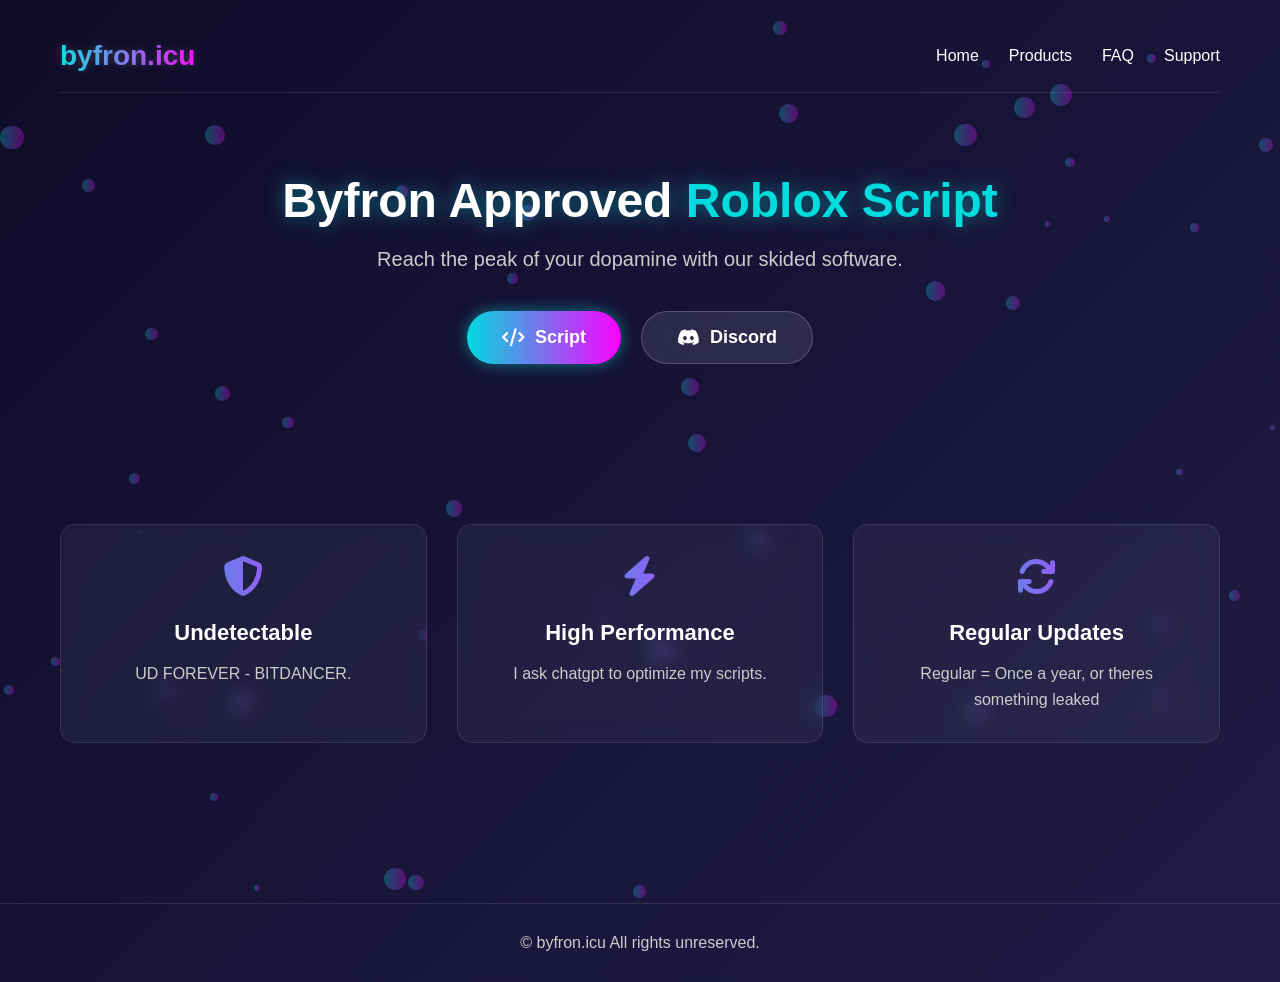
==== main.html @ 9cd7da37 "Add files via upload" ====
<!DOCTYPE html>
<html lang="en">
<head>
    <meta charset="UTF-8">
    <meta name="viewport" content="width=device-width, initial-scale=1.0">
    <title>Byfron.icu | Best Roblox Cheat</title>
    <link rel="stylesheet" href="https://cdnjs.cloudflare.com/ajax/libs/font-awesome/6.4.0/css/all.min.css">
    <style>
        * {
            margin: 0;
            padding: 0;
            box-sizing: border-box;
            font-family: 'Segoe UI', Tahoma, Geneva, Verdana, sans-serif;
        }
        
        body {
            background: linear-gradient(135deg, #0f0c29, #302b63, #24243e);
            color: #fff;
            min-height: 100vh;
            overflow-x: hidden;
            background-size: 400% 400%;
            animation: gradientBG 15s ease infinite;
        }
        
        @keyframes gradientBG {
            0% { background-position: 0% 50%; }
            50% { background-position: 100% 50%; }
            100% { background-position: 0% 50%; }
        }
        
        .container {
            max-width: 1200px;
            margin: 0 auto;
            padding: 20px;
        }
        
        header {
            display: flex;
            justify-content: space-between;
            align-items: center;
            padding: 20px 0;
            border-bottom: 1px solid rgba(255, 255, 255, 0.1);
        }
        
        .logo {
            font-size: 28px;
            font-weight: 700;
            background: linear-gradient(90deg, #00dbde, #fc00ff);
            -webkit-background-clip: text;
            -webkit-text-fill-color: transparent;
            text-shadow: 0 0 10px rgba(255, 255, 255, 0.2);
        }
        
        .nav-links {
            display: flex;
            gap: 30px;
        }
        
        .nav-links a {
            color: #fff;
            text-decoration: none;
            font-weight: 500;
            transition: all 0.3s ease;
        }
        
        .nav-links a:hover {
            color: #00dbde;
        }
        
        .hero {
            text-align: center;
            padding: 80px 0;
        }
        
        .hero h1 {
            font-size: 48px;
            margin-bottom: 20px;
            text-shadow: 0 0 20px rgba(0, 219, 222, 0.5);
        }
        
        .hero p {
            font-size: 20px;
            max-width: 700px;
            margin: 0 auto 40px;
            color: #ccc;
        }
        
        .buttons {
            display: flex;
            justify-content: center;
            gap: 20px;
            margin-top: 40px;
        }
        
        .btn {
            padding: 15px 35px;
            border-radius: 50px;
            font-size: 18px;
            font-weight: 600;
            text-decoration: none;
            transition: all 0.3s ease;
            display: flex;
            align-items: center;
            gap: 10px;
        }
        
        .btn-primary {
            background: linear-gradient(90deg, #00dbde, #fc00ff);
            color: white;
            box-shadow: 0 0 15px rgba(0, 219, 222, 0.5);
        }
        
        .btn-primary:hover {
            transform: translateY(-3px);
            box-shadow: 0 0 25px rgba(0, 219, 222, 0.8);
        }
        
        .btn-secondary {
            background: rgba(255, 255, 255, 0.1);
            backdrop-filter: blur(10px);
            color: white;
            border: 1px solid rgba(255, 255, 255, 0.2);
        }
        
        .btn-secondary:hover {
            background: rgba(255, 255, 255, 0.2);
            transform: translateY(-3px);
        }
        
        .features {
            display: grid;
            grid-template-columns: repeat(auto-fit, minmax(300px, 1fr));
            gap: 30px;
            margin: 80px 0;
        }
        
        .feature-card {
            background: rgba(255, 255, 255, 0.05);
            backdrop-filter: blur(10px);
            border-radius: 15px;
            padding: 30px;
            text-align: center;
            transition: all 0.3s ease;
            border: 1px solid rgba(255, 255, 255, 0.1);
        }
        
        .feature-card:hover {
            transform: translateY(-10px);
            box-shadow: 0 10px 20px rgba(0, 0, 0, 0.2);
        }
        
        .feature-icon {
            font-size: 40px;
            margin-bottom: 20px;
            background: linear-gradient(90deg, #00dbde, #fc00ff);
            -webkit-background-clip: text;
            -webkit-text-fill-color: transparent;
        }
        
        .feature-card h3 {
            font-size: 22px;
            margin-bottom: 15px;
        }
        
        .feature-card p {
            color: #ccc;
            line-height: 1.6;
        }
        
        .particles {
            position: fixed;
            top: 0;
            left: 0;
            width: 100%;
            height: 100%;
            z-index: -1;
            overflow: hidden;
        }
        
        .particle {
            position: absolute;
            border-radius: 50%;
            background: linear-gradient(90deg, #00dbde, #fc00ff);
            opacity: 0.3;
            animation: float 15s infinite linear;
        }
        
        @keyframes float {
            0% { transform: translateY(0) translateX(0) rotate(0deg); }
            100% { transform: translateY(-100vh) translateX(100vw) rotate(360deg); }
        }
        
        footer {
            text-align: center;
            padding: 30px 0;
            margin-top: 60px;
            border-top: 1px solid rgba(255, 255, 255, 0.1);
            color: #ccc;
        }
        
        @media (max-width: 768px) {
            .hero h1 {
                font-size: 36px;
            }
            
            .buttons {
                flex-direction: column;
                align-items: center;
            }
            
            .btn {
                width: 100%;
                max-width: 300px;
                justify-content: center;
            }
        }
    </style>
</head>
<body>
    <div class="particles" id="particles"></div>
    
    <div class="container">
        <header>
            <div class="logo">byfron.icu</div>
            <nav class="nav-links">
                <a href="#">Home</a>
                <a href="#">Products</a>
                <a href="#">FAQ</a>
                <a href="#">Support</a>
            </nav>
        </header>
        
        <section class="hero">
            <h1>Byfron Approved <span style="color: #00dbde">Roblox Script</span></h1>
            <p>Reach the peak of your dopamine with our skided software.</p>
            
            <div class="buttons">
                <a href="https://pastebin.com/u/KirchohexSX" class="btn btn-primary">
                    <i class="fas fa-code"></i> Script
                </a>
                <a href="https://discord.gg/vgm6Zuejhw" class="btn btn-secondary">
                    <i class="fab fa-discord"></i> Discord
                </a>
            </div>
        </section>
        
        <section class="features">
            <div class="feature-card">
                <div class="feature-icon">
                    <i class="fas fa-shield-alt"></i>
                </div>
                <h3>Undetectable</h3>
                <p>UD FOREVER - BITDANCER.</p>
            </div>
            
            <div class="feature-card">
                <div class="feature-icon">
                    <i class="fas fa-bolt"></i>
                </div>
                <h3>High Performance</h3>
                <p>I ask chatgpt to optimize my scripts.</p>
            </div>
            
            <div class="feature-card">
                <div class="feature-icon">
                    <i class="fas fa-sync"></i>
                </div>
                <h3>Regular Updates</h3>
                <p>Regular = Once a year, or theres something leaked</p>
            </div>
        </section>
    </div>
    
    <footer>
        <p>© byfron.icu  All rights unreserved.</p>
    </footer>

    <script>
        // Create animated particles
        function createParticles() {
            const particlesContainer = document.getElementById('particles');
            const particleCount = 50;
            
            for (let i = 0; i < particleCount; i++) {
                const particle = document.createElement('div');
                particle.classList.add('particle');
                
                const size = Math.random() * 20 + 5;
                particle.style.width = `${size}px`;
                particle.style.height = `${size}px`;
                
                particle.style.left = `${Math.random() * 100}vw`;
                particle.style.top = `${Math.random() * 100}vh`;
                
                particle.style.animationDuration = `${Math.random() * 20 + 10}s`;
                particle.style.animationDelay = `${Math.random() * 5}s`;
                
                particlesContainer.appendChild(particle);
            }
        }
        
        // Redirect to script page
        document.querySelector('.btn-primary').addEventListener('click', function(e) {
            e.preventDefault();
            window.location.href = 'scripts.html'; // Change to your actual script page URL
        });
        
        // Initialize particles
        createParticles();
    </script>
</body>
</html>
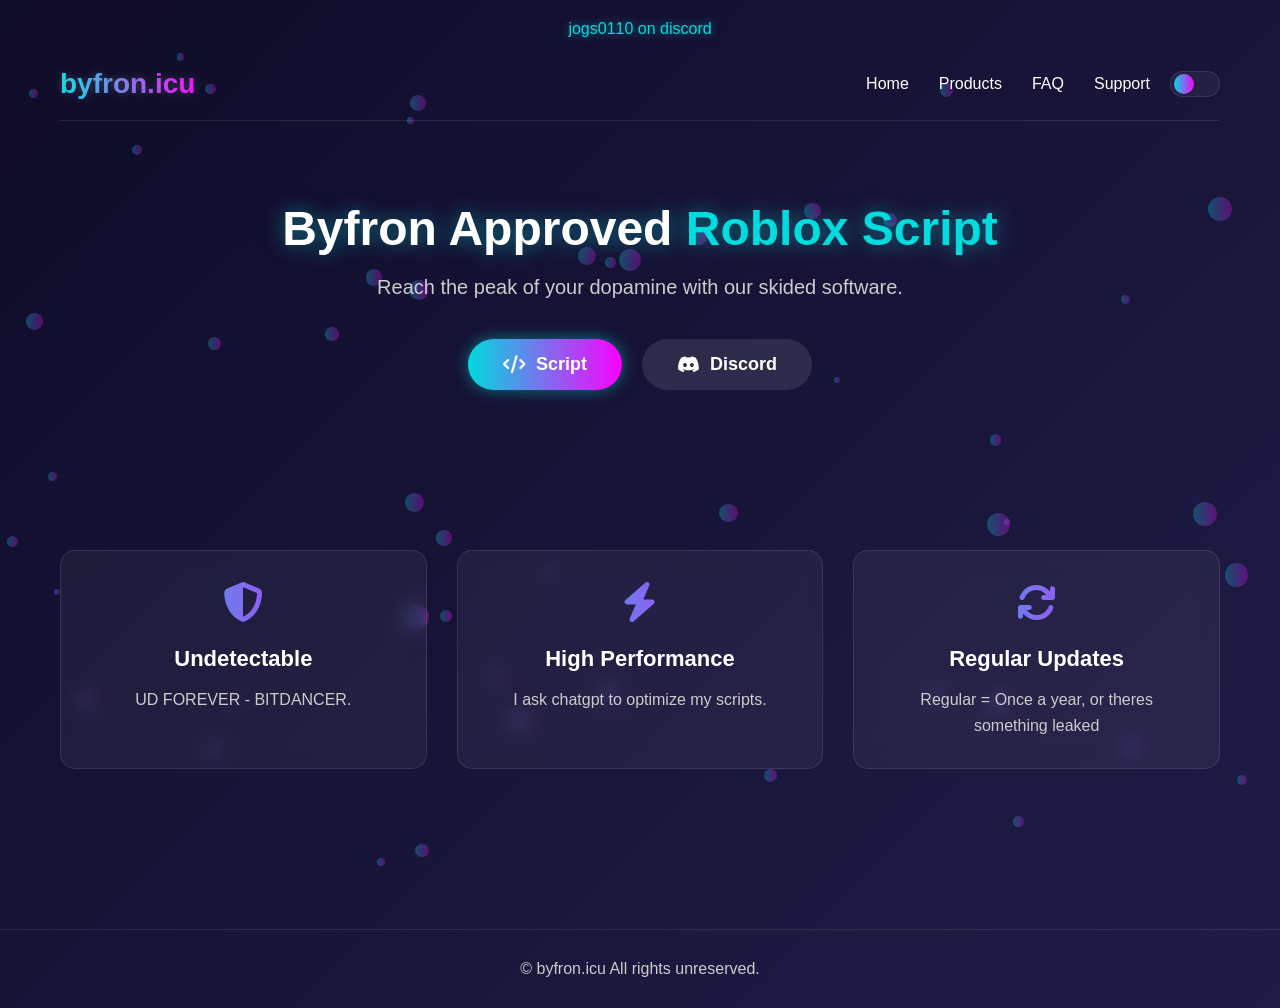
==== commit 3d7034ca: "Update main.html" ====
--- a/main.html
+++ b/main.html
@@ -13,13 +13,31 @@
             font-family: 'Segoe UI', Tahoma, Geneva, Verdana, sans-serif;
         }
         
+        :root {
+            --primary-gradient: linear-gradient(90deg, #00dbde, #fc00ff);
+            --bg-gradient: linear-gradient(135deg, #0f0c29, #302b63, #24243e);
+            --card-bg: rgba(255, 255, 255, 0.05);
+            --text-color: #fff;
+            --text-secondary: #ccc;
+            --header-border: rgba(255, 255, 255, 0.1);
+        }
+        
+        body.dark-mode {
+            --bg-gradient: linear-gradient(135deg, #1a1a1a, #2d2d2d, #333333);
+            --card-bg: rgba(255, 255, 255, 0.08);
+            --text-color: #f0f0f0;
+            --text-secondary: #aaa;
+            --header-border: rgba(255, 255, 255, 0.08);
+        }
+        
         body {
-            background: linear-gradient(135deg, #0f0c29, #302b63, #24243e);
-            color: #fff;
+            background: var(--bg-gradient);
+            color: var(--text-color);
             min-height: 100vh;
             overflow-x: hidden;
             background-size: 400% 400%;
             animation: gradientBG 15s ease infinite;
+            transition: all 0.5s ease;
         }
         
         @keyframes gradientBG {
@@ -34,30 +52,78 @@
             padding: 20px;
         }
         
+        .username-tag {
+            text-align: center;
+            margin-bottom: 10px;
+            font-size: 16px;
+            color: #00dbde;
+            text-shadow: 0 0 8px rgba(0, 219, 222, 0.6);
+            animation: glow 2s ease-in-out infinite alternate;
+        }
+        
+        @keyframes glow {
+            from { text-shadow: 0 0 8px rgba(0, 219, 222, 0.6); }
+            to { text-shadow: 0 0 12px rgba(0, 219, 222, 0.8), 0 0 16px rgba(0, 219, 222, 0.6); }
+        }
+        
         header {
             display: flex;
             justify-content: space-between;
             align-items: center;
             padding: 20px 0;
-            border-bottom: 1px solid rgba(255, 255, 255, 0.1);
+            border-bottom: 1px solid var(--header-border);
         }
         
         .logo {
             font-size: 28px;
             font-weight: 700;
-            background: linear-gradient(90deg, #00dbde, #fc00ff);
+            background: var(--primary-gradient);
             -webkit-background-clip: text;
             -webkit-text-fill-color: transparent;
             text-shadow: 0 0 10px rgba(255, 255, 255, 0.2);
         }
         
+        .header-controls {
+            display: flex;
+            align-items: center;
+            gap: 20px;
+        }
+        
+        .theme-toggle {
+            background: var(--card-bg);
+            border: 1px solid var(--header-border);
+            width: 50px;
+            height: 26px;
+            border-radius: 25px;
+            position: relative;
+            cursor: pointer;
+            display: flex;
+            align-items: center;
+            padding: 0 3px;
+            backdrop-filter: blur(10px);
+        }
+        
+        .theme-toggle-handle {
+            width: 20px;
+            height: 20px;
+            border-radius: 50%;
+            background: var(--primary-gradient);
+            position: absolute;
+            transition: all 0.3s ease;
+            left: 3px;
+        }
+        
+        .theme-toggle.dark .theme-toggle-handle {
+            left: 27px;
+        }
+        
         .nav-links {
             display: flex;
             gap: 30px;
         }
         
         .nav-links a {
-            color: #fff;
+            color: var(--text-color);
             text-decoration: none;
             font-weight: 500;
             transition: all 0.3s ease;
@@ -82,7 +148,7 @@
             font-size: 20px;
             max-width: 700px;
             margin: 0 auto 40px;
-            color: #ccc;
+            color: var(--text-secondary);
         }
         
         .buttons {
@@ -102,24 +168,26 @@
             display: flex;
             align-items: center;
             gap: 10px;
+            cursor: pointer;
         }
         
         .btn-primary {
-            background: linear-gradient(90deg, #00dbde, #fc00ff);
+            background: var(--primary-gradient);
             color: white;
             box-shadow: 0 0 15px rgba(0, 219, 222, 0.5);
+            border: none;
         }
         
         .btn-primary:hover {
             transform: translateY(-3px);
-            box-shadow: 0 0 25px rgba(0, 219, 222, 0.8);
+            box-shadow: 极 0 25px rgba(0, 219, 222, 0.8);
         }
         
         .btn-secondary {
             background: rgba(255, 255, 255, 0.1);
             backdrop-filter: blur(10px);
             color: white;
-            border: 1px solid rgba(255, 255, 255, 0.2);
+            border: 1px solid rgba(255, 255, 255, 极.2);
         }
         
         .btn-secondary:hover {
@@ -135,7 +203,7 @@
         }
         
         .feature-card {
-            background: rgba(255, 255, 255, 0.05);
+            background: var(--card-bg);
             backdrop-filter: blur(10px);
             border-radius: 15px;
             padding: 30px;
@@ -152,7 +220,7 @@
         .feature-icon {
             font-size: 40px;
             margin-bottom: 20px;
-            background: linear-gradient(90deg, #00dbde, #fc00ff);
+            background: var(--primary-gradient);
             -webkit-background-clip: text;
             -webkit-text-fill-color: transparent;
         }
@@ -163,7 +231,7 @@
         }
         
         .feature-card p {
-            color: #ccc;
+            color: var(--text-secondary);
             line-height: 1.6;
         }
         
@@ -180,7 +248,7 @@
         .particle {
             position: absolute;
             border-radius: 50%;
-            background: linear-gradient(90deg, #00dbde, #fc00ff);
+            background: var(--primary-gradient);
             opacity: 0.3;
             animation: float 15s infinite linear;
         }
@@ -194,8 +262,8 @@
             text-align: center;
             padding: 30px 0;
             margin-top: 60px;
-            border-top: 1px solid rgba(255, 255, 255, 0.1);
-            color: #ccc;
+            border-top: 1px solid var(--header-border);
+            color: var(--text-secondary);
         }
         
         @media (max-width: 768px) {
@@ -220,14 +288,21 @@
     <div class="particles" id="particles"></div>
     
     <div class="container">
+        <div class="username-tag">jogs0110 on discord</div>
+        
         <header>
             <div class="logo">byfron.icu</div>
-            <nav class="nav-links">
-                <a href="#">Home</a>
-                <a href="#">Products</a>
-                <a href="#">FAQ</a>
-                <a href="#">Support</a>
-            </nav>
+            <div class="header-controls">
+                <nav class="nav-links">
+                    <a href="#">Home</a>
+                    <a href="#">Products</a>
+                    <a href="#">FAQ</a>
+                    <a href="#">Support</a>
+                </nav>
+                <div class="theme-toggle" id="themeToggle">
+                    <div class="theme-toggle-handle"></div>
+                </div>
+            </div>
         </header>
         
         <section class="hero">
@@ -272,7 +347,7 @@
     </div>
     
     <footer>
-        <p>© byfron.icu  All rights unreserved.</p>
+        <p>© byfron.icu All rights unreserved.</p>
     </footer>
 
     <script>
@@ -299,14 +374,25 @@
             }
         }
         
-        // Redirect to script page
-        document.querySelector('.btn-primary').addEventListener('click', function(e) {
-            e.preventDefault();
-            window.location.href = 'scripts.html'; // Change to your actual script page URL
+        // Theme toggle functionality
+        const themeToggle = document.getElementById('themeToggle');
+        themeToggle.addEventListener('click', () => {
+            document.body.classList.toggle('dark-mode');
+            themeToggle.classList.toggle('dark');
+            
+            // Save theme preference to localStorage
+            const isDarkMode = document.body.classList.contains('dark-mode');
+            localStorage.setItem('darkMode', isDarkMode);
         });
+        
+        // Check for saved theme preference
+        if (localStorage.getItem('darkMode') === 'true') {
+            document.body.classList.add('dark-mode');
+            themeToggle.classList.add('dark');
+        }
         
         // Initialize particles
         createParticles();
     </script>
 </body>
-</html>+</html>
